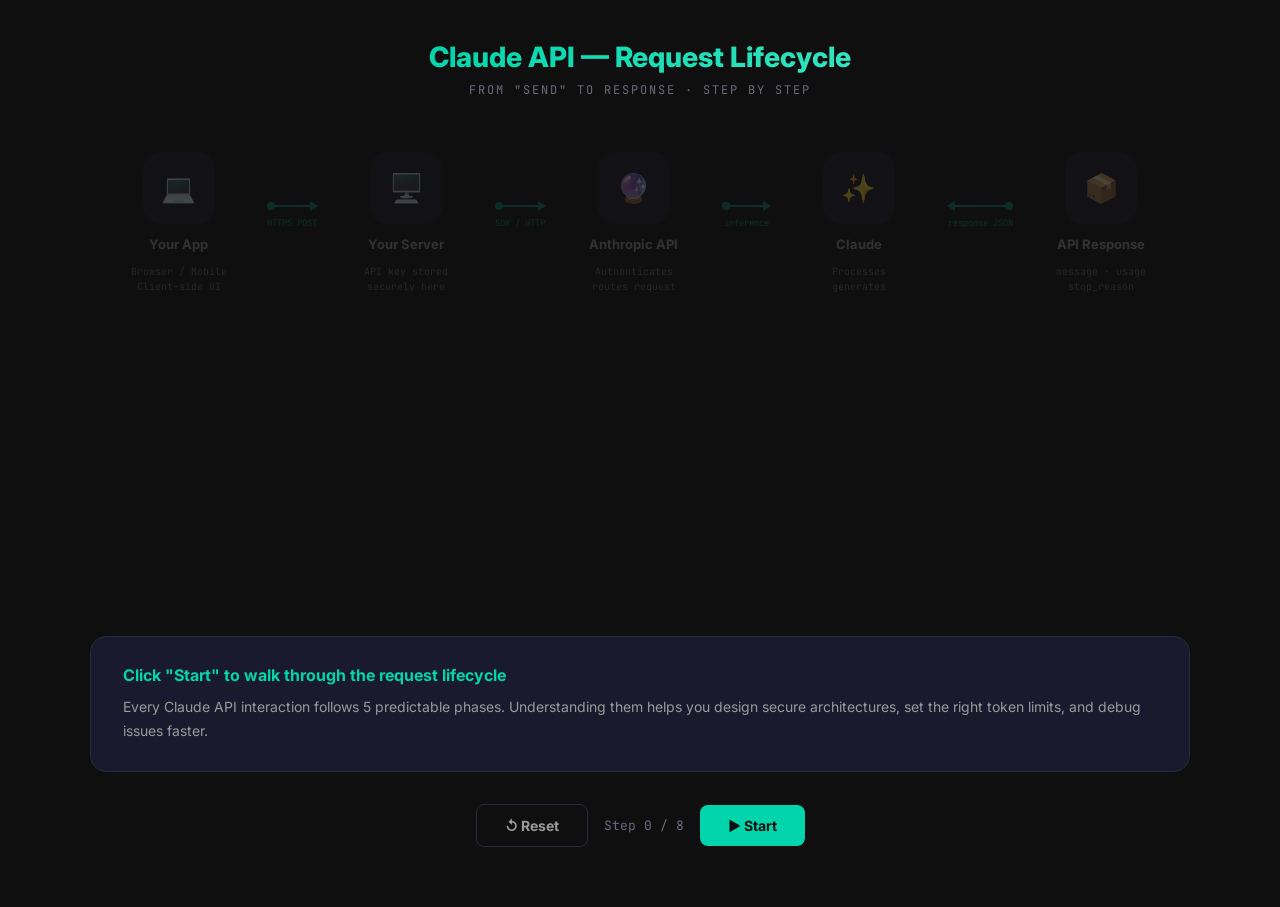
==== claude-api-lifecycle.html @ 85d0cc44 "Add Claude API request lifecycle interactive demo 9-step animated walkthrough of the full Claude API" ====
<!DOCTYPE html>
<html lang="en">
<head>
<meta charset="UTF-8">
<meta name="viewport" content="width=device-width, initial-scale=1.0">
<title>Claude API Request Lifecycle</title>
<style>
  @import url('https://fonts.googleapis.com/css2?family=Inter:wght@400;600;700;800&family=JetBrains+Mono:wght@400;700&display=swap');

  * { margin: 0; padding: 0; box-sizing: border-box; }

  body {
    background: #0F0F0F;
    color: #E8E8E8;
    font-family: 'Inter', sans-serif;
    min-height: 100vh;
    display: flex;
    flex-direction: column;
    align-items: center;
    padding: 40px 24px 60px;
  }

  .title {
    font-size: 28px;
    font-weight: 800;
    text-align: center;
    margin-bottom: 8px;
    background: linear-gradient(135deg, #00D4AA, #33E5C0);
    -webkit-background-clip: text;
    -webkit-text-fill-color: transparent;
    background-clip: text;
  }

  .subtitle {
    font-family: 'JetBrains Mono', monospace;
    font-size: 12px;
    color: #6A6A7A;
    text-align: center;
    letter-spacing: 2px;
    text-transform: uppercase;
    margin-bottom: 48px;
  }

  /* ── Main flow ── */
  .flow {
    display: flex;
    align-items: center;
    gap: 0;
    width: 100%;
    max-width: 1100px;
    margin-bottom: 48px;
  }

  .node {
    flex: 1;
    display: flex;
    flex-direction: column;
    align-items: center;
    gap: 12px;
    opacity: 0.25;
    transition: opacity 0.5s ease, transform 0.5s ease;
    transform: translateY(6px);
  }

  .node.active {
    opacity: 1;
    transform: translateY(0);
  }

  .node-icon {
    width: 72px;
    height: 72px;
    border-radius: 18px;
    display: flex;
    align-items: center;
    justify-content: center;
    font-size: 28px;
    border: 2px solid transparent;
    transition: all 0.5s ease;
    background: #1A1A2E;
  }

  .node.active .node-icon {
    border-color: #00D4AA;
    box-shadow: 0 0 24px rgba(0,212,170,0.3);
    background: #1A1A2E;
  }

  .node-label {
    font-size: 13px;
    font-weight: 700;
    text-align: center;
    color: #9A9A9A;
    transition: color 0.5s ease;
  }

  .node.active .node-label { color: #E8E8E8; }

  .node-sub {
    font-family: 'JetBrains Mono', monospace;
    font-size: 10px;
    color: #6A6A7A;
    text-align: center;
    line-height: 1.5;
    transition: color 0.5s ease;
  }

  .node.active .node-sub { color: #00D4AA; }

  /* ── Arrow ── */
  .arrow {
    flex: 0 0 48px;
    display: flex;
    flex-direction: column;
    align-items: center;
    gap: 4px;
    opacity: 0.15;
    transition: opacity 0.5s ease;
    position: relative;
  }

  .arrow.active { opacity: 1; }

  .arrow-line {
    width: 100%;
    height: 2px;
    background: linear-gradient(90deg, #00D4AA, #33E5C0);
    position: relative;
    overflow: visible;
  }

  .arrow-line::after {
    content: '';
    position: absolute;
    right: -1px;
    top: 50%;
    transform: translateY(-50%);
    width: 0;
    height: 0;
    border-left: 8px solid #00D4AA;
    border-top: 5px solid transparent;
    border-bottom: 5px solid transparent;
  }

  .arrow-dot {
    width: 8px;
    height: 8px;
    border-radius: 50%;
    background: #00D4AA;
    position: absolute;
    top: 50%;
    transform: translateY(-50%);
    left: 0;
    animation: none;
  }

  .arrow.active .arrow-dot {
    animation: travel 1s ease-in-out infinite;
  }

  @keyframes travel {
    0%   { left: 0; opacity: 1; }
    90%  { left: calc(100% - 8px); opacity: 1; }
    100% { left: calc(100% - 8px); opacity: 0; }
  }

  .arrow-label {
    font-family: 'JetBrains Mono', monospace;
    font-size: 9px;
    color: #00D4AA;
    white-space: nowrap;
    margin-top: 6px;
  }

  /* ── Claude internals panel ── */
  .internals {
    width: 100%;
    max-width: 1100px;
    background: #1A1A2E;
    border: 1px solid #2A2A3E;
    border-radius: 20px;
    padding: 32px;
    margin-bottom: 40px;
    opacity: 0;
    transform: translateY(16px);
    transition: opacity 0.6s ease, transform 0.6s ease;
  }

  .internals.visible {
    opacity: 1;
    transform: translateY(0);
  }

  .internals-title {
    font-family: 'JetBrains Mono', monospace;
    font-size: 11px;
    font-weight: 700;
    letter-spacing: 2px;
    text-transform: uppercase;
    color: #00D4AA;
    margin-bottom: 24px;
    text-align: center;
  }

  .steps-row {
    display: flex;
    align-items: stretch;
    gap: 0;
  }

  .step {
    flex: 1;
    padding: 20px 16px;
    border-radius: 12px;
    background: #0F0F0F;
    border: 1px solid #2A2A3E;
    text-align: center;
    opacity: 0.3;
    transition: all 0.4s ease;
    position: relative;
  }

  .step.lit {
    opacity: 1;
    border-color: #00D4AA;
    box-shadow: 0 0 16px rgba(0,212,170,0.15);
  }

  .step-num {
    font-family: 'JetBrains Mono', monospace;
    font-size: 11px;
    color: #6A6A7A;
    margin-bottom: 8px;
  }

  .step.lit .step-num { color: #00D4AA; }

  .step-icon { font-size: 24px; margin-bottom: 8px; }

  .step-name {
    font-size: 13px;
    font-weight: 700;
    margin-bottom: 6px;
    color: #E8E8E8;
  }

  .step-desc {
    font-size: 11px;
    color: #6A6A7A;
    line-height: 1.5;
  }

  .step.lit .step-desc { color: #9A9A9A; }

  .step-arrow {
    flex: 0 0 24px;
    display: flex;
    align-items: center;
    justify-content: center;
    color: #2A2A3E;
    font-size: 16px;
    font-weight: 700;
  }

  /* ── Info panel ── */
  .info-panel {
    width: 100%;
    max-width: 1100px;
    min-height: 100px;
    background: #1A1A2E;
    border: 1px solid #2A2A3E;
    border-radius: 16px;
    padding: 28px 32px;
    margin-bottom: 32px;
    transition: all 0.4s ease;
  }

  .info-title {
    font-size: 16px;
    font-weight: 700;
    color: #00D4AA;
    margin-bottom: 10px;
  }

  .info-text {
    font-size: 14px;
    color: #9A9A9A;
    line-height: 1.7;
  }

  .info-text strong { color: #E8E8E8; }

  .info-code {
    font-family: 'JetBrains Mono', monospace;
    font-size: 12px;
    background: #0F0F0F;
    border: 1px solid #2A2A3E;
    border-radius: 8px;
    padding: 12px 16px;
    margin-top: 12px;
    color: #00D4AA;
    line-height: 1.6;
  }

  /* ── Controls ── */
  .controls {
    display: flex;
    gap: 16px;
    align-items: center;
  }

  .btn {
    padding: 12px 28px;
    border-radius: 8px;
    font-size: 14px;
    font-weight: 700;
    cursor: pointer;
    border: none;
    transition: all 0.2s ease;
    font-family: 'Inter', sans-serif;
  }

  .btn-primary {
    background: #00D4AA;
    color: #0F0F0F;
  }

  .btn-primary:hover { background: #33E5C0; transform: translateY(-1px); }

  .btn-secondary {
    background: transparent;
    color: #9A9A9A;
    border: 1px solid #2A2A3E;
  }

  .btn-secondary:hover { border-color: #00D4AA; color: #00D4AA; }

  .step-counter {
    font-family: 'JetBrains Mono', monospace;
    font-size: 13px;
    color: #6A6A7A;
  }

  /* ── Security badge ── */
  .security-note {
    display: inline-flex;
    align-items: center;
    gap: 8px;
    background: rgba(240,165,0,0.1);
    border: 1px solid rgba(240,165,0,0.3);
    border-radius: 8px;
    padding: 8px 14px;
    font-size: 12px;
    font-weight: 600;
    color: #F0A500;
    margin-top: 12px;
  }

  .tag-pill {
    display: inline-block;
    background: rgba(0,212,170,0.1);
    color: #00D4AA;
    font-family: 'JetBrains Mono', monospace;
    font-size: 10px;
    padding: 3px 8px;
    border-radius: 4px;
    margin: 2px;
  }
</style>
</head>
<body>

<div class="title">Claude API — Request Lifecycle</div>
<div class="subtitle">From "Send" to Response · Step by Step</div>

<!-- Main flow diagram -->
<div class="flow">

  <div class="node" id="n0">
    <div class="node-icon">💻</div>
    <div class="node-label">Your App</div>
    <div class="node-sub">Browser / Mobile<br>Client-side UI</div>
  </div>

  <div class="arrow" id="a0">
    <div class="arrow-line"><div class="arrow-dot"></div></div>
    <div class="arrow-label">HTTPS POST</div>
  </div>

  <div class="node" id="n1">
    <div class="node-icon">🖥️</div>
    <div class="node-label">Your Server</div>
    <div class="node-sub">API key stored<br>securely here</div>
  </div>

  <div class="arrow" id="a1">
    <div class="arrow-line"><div class="arrow-dot"></div></div>
    <div class="arrow-label">SDK / HTTP</div>
  </div>

  <div class="node" id="n2">
    <div class="node-icon">🔮</div>
    <div class="node-label">Anthropic API</div>
    <div class="node-sub">Authenticates<br>routes request</div>
  </div>

  <div class="arrow" id="a2">
    <div class="arrow-line"><div class="arrow-dot"></div></div>
    <div class="arrow-label">inference</div>
  </div>

  <div class="node" id="n3">
    <div class="node-icon">✨</div>
    <div class="node-label">Claude</div>
    <div class="node-sub">Processes<br>generates</div>
  </div>

  <div class="arrow" id="a3">
    <div class="arrow-line" style="transform:scaleX(-1)"><div class="arrow-dot"></div></div>
    <div class="arrow-label">response JSON</div>
  </div>

  <div class="node" id="n4">
    <div class="node-icon">📦</div>
    <div class="node-label">API Response</div>
    <div class="node-sub">message · usage<br>stop_reason</div>
  </div>

</div>

<!-- Claude internals -->
<div class="internals" id="internals">
  <div class="internals-title">⚡ Inside Claude's Processing</div>
  <div class="steps-row">

    <div class="step" id="s0">
      <div class="step-num">01</div>
      <div class="step-icon">✂️</div>
      <div class="step-name">Tokenize</div>
      <div class="step-desc">Breaks text into tokens — words, parts of words, symbols</div>
    </div>

    <div class="step-arrow">→</div>

    <div class="step" id="s1">
      <div class="step-num">02</div>
      <div class="step-icon">🔢</div>
      <div class="step-name">Embed</div>
      <div class="step-desc">Each token → a list of numbers capturing all possible meanings</div>
    </div>

    <div class="step-arrow">→</div>

    <div class="step" id="s2">
      <div class="step-num">03</div>
      <div class="step-icon">🎯</div>
      <div class="step-name">Contextualize</div>
      <div class="step-desc">Surrounding words refine meaning — "quantum" in physics vs computing</div>
    </div>

    <div class="step-arrow">→</div>

    <div class="step" id="s3">
      <div class="step-num">04</div>
      <div class="step-icon">🎲</div>
      <div class="step-name">Generate</div>
      <div class="step-desc">Calculates probability for each next word. Picks one. Repeats.</div>
    </div>

  </div>
</div>

<!-- Info panel -->
<div class="info-panel" id="info">
  <div class="info-title" id="info-title">Click "Start" to walk through the request lifecycle</div>
  <div class="info-text" id="info-text">Every Claude API interaction follows 5 predictable phases. Understanding them helps you design secure architectures, set the right token limits, and debug issues faster.</div>
</div>

<!-- Controls -->
<div class="controls">
  <button class="btn btn-secondary" id="btn-reset" onclick="reset()">↺ Reset</button>
  <span class="step-counter" id="counter">Step 0 / 8</span>
  <button class="btn btn-primary" id="btn-next" onclick="next()">▶ Start</button>
</div>

<script>
const steps = [
  {
    nodes: [0],
    arrows: [],
    internals: false,
    title: "Step 1 — The User Clicks Send",
    text: `Your app lives in the browser. The user types a message and hits send.<br><br>
    <strong>Critical rule:</strong> Never put your Anthropic API key here. Client-side code is public — anyone can inspect it.<br><br>
    <div class="security-note">⚠️ API key in client code = anyone can steal it and bill your account</div>`
  },
  {
    nodes: [0, 1],
    arrows: [0],
    internals: false,
    title: "Step 2 — Request Goes to Your Server",
    text: `Your app sends the user's message to <strong>your own server</strong> over HTTPS.<br><br>
    Your server is the secure intermediary. It holds the API key safely as an environment variable — never exposed to the browser.<br><br>
    <div class="info-code">// Your server (Node/Python/Go — not the browser)
ANTHROPIC_API_KEY = os.environ["ANTHROPIC_API_KEY"]</div>`
  },
  {
    nodes: [0, 1, 2],
    arrows: [0, 1],
    internals: false,
    title: "Step 3 — Your Server Calls the Anthropic API",
    text: `Your server constructs the API request and sends it to Anthropic. You can use an official SDK or plain HTTP.<br><br>
    <strong>Every request requires:</strong><br>
    <span class="tag-pill">API Key</span>
    <span class="tag-pill">model</span>
    <span class="tag-pill">messages</span>
    <span class="tag-pill">max_tokens</span><br><br>
    <div class="info-code">client.messages.create(
  model="claude-sonnet-4-6",
  max_tokens=1024,
  messages=[{"role": "user", "content": user_input}]
)</div>`
  },
  {
    nodes: [0, 1, 2, 3],
    arrows: [0, 1, 2],
    internals: true,
    internal_steps: [],
    title: "Step 4 — Claude Starts Processing",
    text: `Anthropic authenticates your key and routes the request to Claude. Now the model begins its 4-stage internal process.<br><br>
    Watch the processing steps light up below ↓`
  },
  {
    nodes: [0, 1, 2, 3],
    arrows: [0, 1, 2],
    internals: true,
    internal_steps: [0],
    title: "Inside Claude — Tokenization",
    text: `Claude first breaks your input into <strong>tokens</strong>.<br><br>
    Tokens can be whole words, parts of words, spaces, or punctuation. For a rough estimate: <strong>1 token ≈ ¾ of a word</strong>.<br><br>
    <div class="info-code">"Hello, world!" → ["Hello", ",", " world", "!"]
"tokenization" → ["token", "ization"]</div>`
  },
  {
    nodes: [0, 1, 2, 3],
    arrows: [0, 1, 2],
    internals: true,
    internal_steps: [0, 1],
    title: "Inside Claude — Embedding",
    text: `Each token is converted into an <strong>embedding</strong> — a list of thousands of numbers that captures every possible meaning of that word.<br><br>
    Think of it as a numerical dictionary entry. The word "bank" gets a vector that contains both "river bank" and "financial bank" meanings.<br><br>
    <div class="info-code">token "bank" → [0.23, -0.81, 0.44, 0.12, ... ] // 3072 numbers</div>`
  },
  {
    nodes: [0, 1, 2, 3],
    arrows: [0, 1, 2],
    internals: true,
    internal_steps: [0, 1, 2],
    title: "Inside Claude — Contextualization",
    text: `Surrounding words <strong>reshape each embedding</strong> to highlight the right meaning.<br><br>
    "quantum <strong>physics</strong>" → embedding shifts toward science meaning<br>
    "quantum <strong>computing</strong>" → embedding shifts toward CS meaning<br><br>
    This is the attention mechanism — every word attends to every other word to understand context.`
  },
  {
    nodes: [0, 1, 2, 3],
    arrows: [0, 1, 2],
    internals: true,
    internal_steps: [0, 1, 2, 3],
    title: "Inside Claude — Generation",
    text: `The contextualized embeddings pass through an output layer that calculates a <strong>probability for every possible next word</strong>.<br><br>
    Claude doesn't always pick the highest probability word — it uses controlled randomness (temperature) to produce natural, varied responses.<br><br>
    After selecting a word, it adds it to the sequence and repeats the entire 4-step process for the next word — until:<br>
    <span class="tag-pill">max_tokens reached</span>
    <span class="tag-pill">end-of-sequence token</span>
    <span class="tag-pill">stop sequence matched</span>`
  },
  {
    nodes: [0, 1, 2, 3, 4],
    arrows: [0, 1, 2, 3],
    internals: true,
    internal_steps: [0, 1, 2, 3],
    title: "Step 5 — Response Returns to Your App",
    text: `The API returns a structured JSON response. Your server forwards the generated text to your client.<br><br>
    <div class="info-code">{
  "content": [{"type": "text", "text": "Claude's reply..."}],
  "stop_reason": "end_turn",  // or "max_tokens"
  "usage": {
    "input_tokens": 24,
    "output_tokens": 183
  }
}</div><br>
    Your app reads <strong>stop_reason</strong> to understand why Claude stopped — and <strong>usage</strong> to track costs.`
  }
];

let current = -1;

function reset() {
  current = -1;
  document.querySelectorAll('.node').forEach(n => n.classList.remove('active'));
  document.querySelectorAll('.arrow').forEach(a => a.classList.remove('active'));
  document.querySelectorAll('.step').forEach(s => s.classList.remove('lit'));
  document.getElementById('internals').classList.remove('visible');
  document.getElementById('info-title').textContent = 'Click "Start" to walk through the request lifecycle';
  document.getElementById('info-text').innerHTML = 'Every Claude API interaction follows 5 predictable phases. Understanding them helps you design secure architectures, set the right token limits, and debug issues faster.';
  document.getElementById('counter').textContent = 'Step 0 / ' + steps.length;
  document.getElementById('btn-next').textContent = '▶ Start';
}

function next() {
  current++;
  if (current >= steps.length) { reset(); return; }

  const s = steps[current];

  // Nodes
  document.querySelectorAll('.node').forEach((n, i) => {
    n.classList.toggle('active', s.nodes.includes(i));
  });

  // Arrows
  document.querySelectorAll('.arrow').forEach((a, i) => {
    a.classList.toggle('active', s.arrows.includes(i));
  });

  // Internals panel
  const internals = document.getElementById('internals');
  if (s.internals) {
    internals.classList.add('visible');
    document.querySelectorAll('.step').forEach((el, i) => {
      el.classList.toggle('lit', s.internal_steps && s.internal_steps.includes(i));
    });
  } else {
    internals.classList.remove('visible');
  }

  // Info panel
  document.getElementById('info-title').textContent = s.title;
  document.getElementById('info-text').innerHTML = s.text;

  // Counter + button
  document.getElementById('counter').textContent = `Step ${current + 1} / ${steps.length}`;
  document.getElementById('btn-next').textContent = current === steps.length - 1 ? '↺ Restart' : 'Next →';
}
</script>
</body>
</html>
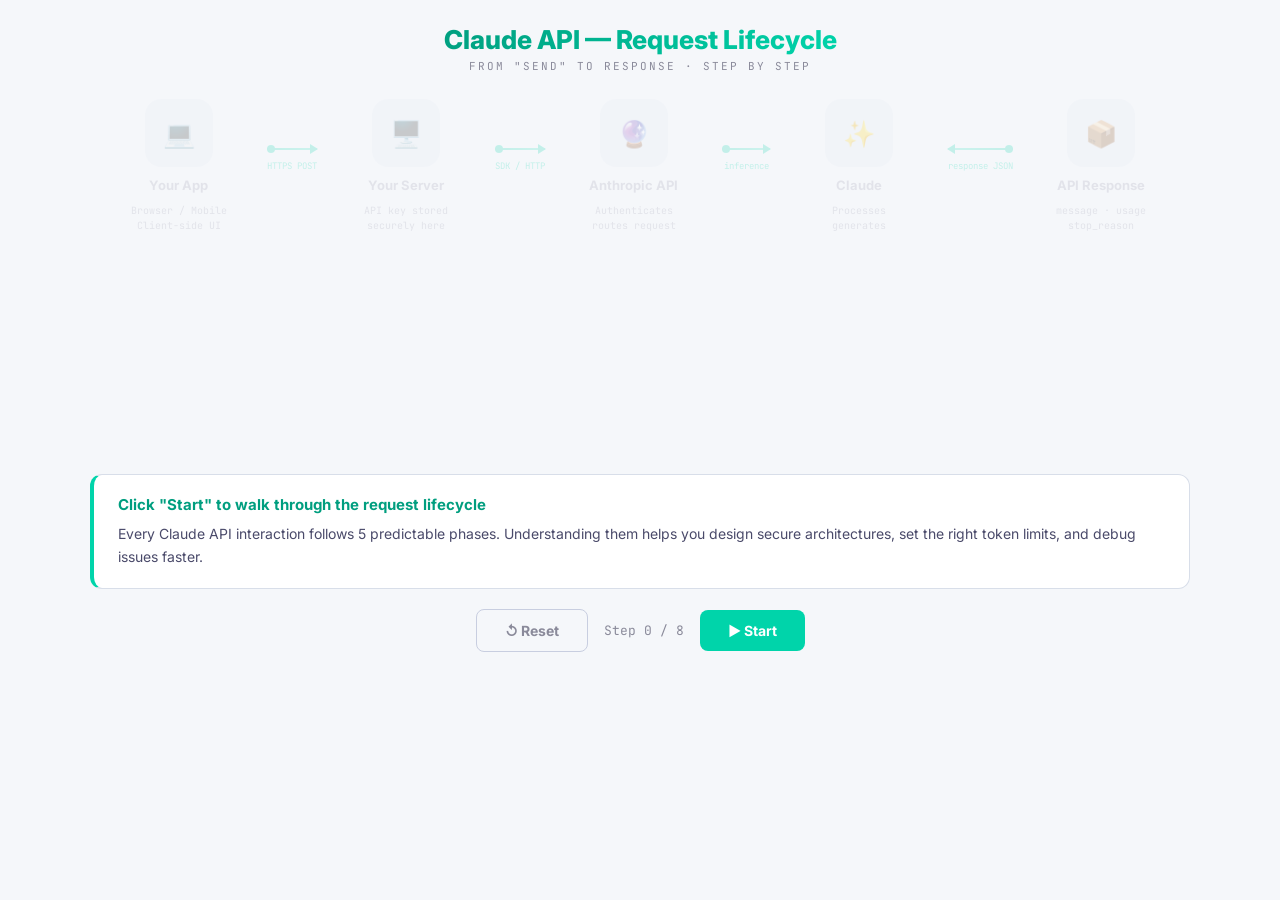
==== commit 096d25ba: "Polish lifecycle demo: light theme, tighter spacing, punchy intro Switch to F5F7FA light background," ====
--- a/claude-api-lifecycle.html
+++ b/claude-api-lifecycle.html
@@ -10,22 +10,22 @@
   * { margin: 0; padding: 0; box-sizing: border-box; }
 
   body {
-    background: #0F0F0F;
-    color: #E8E8E8;
+    background: #F5F7FA;
+    color: #1A1A2E;
     font-family: 'Inter', sans-serif;
     min-height: 100vh;
     display: flex;
     flex-direction: column;
     align-items: center;
-    padding: 40px 24px 60px;
+    padding: 24px 24px 40px;
   }
 
   .title {
-    font-size: 28px;
+    font-size: 26px;
     font-weight: 800;
     text-align: center;
-    margin-bottom: 8px;
-    background: linear-gradient(135deg, #00D4AA, #33E5C0);
+    margin-bottom: 4px;
+    background: linear-gradient(135deg, #009E7F, #00D4AA);
     -webkit-background-clip: text;
     -webkit-text-fill-color: transparent;
     background-clip: text;
@@ -33,12 +33,12 @@
 
   .subtitle {
     font-family: 'JetBrains Mono', monospace;
-    font-size: 12px;
-    color: #6A6A7A;
+    font-size: 11px;
+    color: #8A8A9A;
     text-align: center;
     letter-spacing: 2px;
     text-transform: uppercase;
-    margin-bottom: 48px;
+    margin-bottom: 20px;
   }
 
   /* ── Main flow ── */
@@ -48,7 +48,7 @@
     gap: 0;
     width: 100%;
     max-width: 1100px;
-    margin-bottom: 48px;
+    margin-bottom: 20px;
   }
 
   .node {
@@ -56,7 +56,7 @@
     display: flex;
     flex-direction: column;
     align-items: center;
-    gap: 12px;
+    gap: 10px;
     opacity: 0.25;
     transition: opacity 0.5s ease, transform 0.5s ease;
     transform: translateY(6px);
@@ -68,44 +68,44 @@
   }
 
   .node-icon {
-    width: 72px;
-    height: 72px;
-    border-radius: 18px;
+    width: 68px;
+    height: 68px;
+    border-radius: 16px;
     display: flex;
     align-items: center;
     justify-content: center;
-    font-size: 28px;
+    font-size: 26px;
     border: 2px solid transparent;
     transition: all 0.5s ease;
-    background: #1A1A2E;
+    background: #E8ECF4;
   }
 
   .node.active .node-icon {
     border-color: #00D4AA;
-    box-shadow: 0 0 24px rgba(0,212,170,0.3);
-    background: #1A1A2E;
+    box-shadow: 0 0 20px rgba(0,212,170,0.25);
+    background: #fff;
   }
 
   .node-label {
     font-size: 13px;
     font-weight: 700;
     text-align: center;
-    color: #9A9A9A;
+    color: #ABABBB;
     transition: color 0.5s ease;
   }
 
-  .node.active .node-label { color: #E8E8E8; }
+  .node.active .node-label { color: #1A1A2E; }
 
   .node-sub {
     font-family: 'JetBrains Mono', monospace;
     font-size: 10px;
-    color: #6A6A7A;
+    color: #ABABBB;
     text-align: center;
     line-height: 1.5;
     transition: color 0.5s ease;
   }
 
-  .node.active .node-sub { color: #00D4AA; }
+  .node.active .node-sub { color: #009E7F; }
 
   /* ── Arrow ── */
   .arrow {
@@ -114,7 +114,7 @@
     flex-direction: column;
     align-items: center;
     gap: 4px;
-    opacity: 0.15;
+    opacity: 0.2;
     transition: opacity 0.5s ease;
     position: relative;
   }
@@ -176,13 +176,13 @@
   .internals {
     width: 100%;
     max-width: 1100px;
-    background: #1A1A2E;
-    border: 1px solid #2A2A3E;
-    border-radius: 20px;
-    padding: 32px;
-    margin-bottom: 40px;
+    background: #fff;
+    border: 1px solid #D8DEE9;
+    border-radius: 16px;
+    padding: 20px 24px;
+    margin-bottom: 16px;
     opacity: 0;
-    transform: translateY(16px);
+    transform: translateY(12px);
     transition: opacity 0.6s ease, transform 0.6s ease;
   }
 
@@ -197,8 +197,8 @@
     font-weight: 700;
     letter-spacing: 2px;
     text-transform: uppercase;
-    color: #00D4AA;
-    margin-bottom: 24px;
+    color: #009E7F;
+    margin-bottom: 16px;
     text-align: center;
   }
 
@@ -210,12 +210,12 @@
 
   .step {
     flex: 1;
-    padding: 20px 16px;
-    border-radius: 12px;
-    background: #0F0F0F;
-    border: 1px solid #2A2A3E;
+    padding: 16px 12px;
+    border-radius: 10px;
+    background: #F5F7FA;
+    border: 1px solid #D8DEE9;
     text-align: center;
-    opacity: 0.3;
+    opacity: 0.35;
     transition: all 0.4s ease;
     position: relative;
   }
@@ -223,41 +223,42 @@
   .step.lit {
     opacity: 1;
     border-color: #00D4AA;
-    box-shadow: 0 0 16px rgba(0,212,170,0.15);
+    background: #fff;
+    box-shadow: 0 0 14px rgba(0,212,170,0.12);
   }
 
   .step-num {
     font-family: 'JetBrains Mono', monospace;
     font-size: 11px;
-    color: #6A6A7A;
-    margin-bottom: 8px;
-  }
-
-  .step.lit .step-num { color: #00D4AA; }
-
-  .step-icon { font-size: 24px; margin-bottom: 8px; }
+    color: #ABABBB;
+    margin-bottom: 6px;
+  }
+
+  .step.lit .step-num { color: #009E7F; }
+
+  .step-icon { font-size: 22px; margin-bottom: 6px; }
 
   .step-name {
     font-size: 13px;
     font-weight: 700;
-    margin-bottom: 6px;
-    color: #E8E8E8;
+    margin-bottom: 4px;
+    color: #1A1A2E;
   }
 
   .step-desc {
     font-size: 11px;
-    color: #6A6A7A;
+    color: #8A8A9A;
     line-height: 1.5;
   }
 
-  .step.lit .step-desc { color: #9A9A9A; }
+  .step.lit .step-desc { color: #4A4A6A; }
 
   .step-arrow {
     flex: 0 0 24px;
     display: flex;
     align-items: center;
     justify-content: center;
-    color: #2A2A3E;
+    color: #C8CEE0;
     font-size: 16px;
     font-weight: 700;
   }
@@ -266,39 +267,40 @@
   .info-panel {
     width: 100%;
     max-width: 1100px;
-    min-height: 100px;
-    background: #1A1A2E;
-    border: 1px solid #2A2A3E;
-    border-radius: 16px;
-    padding: 28px 32px;
-    margin-bottom: 32px;
+    min-height: 80px;
+    background: #fff;
+    border: 1px solid #D8DEE9;
+    border-left: 4px solid #00D4AA;
+    border-radius: 12px;
+    padding: 20px 24px;
+    margin-bottom: 20px;
     transition: all 0.4s ease;
   }
 
   .info-title {
-    font-size: 16px;
+    font-size: 15px;
     font-weight: 700;
-    color: #00D4AA;
-    margin-bottom: 10px;
+    color: #009E7F;
+    margin-bottom: 8px;
   }
 
   .info-text {
     font-size: 14px;
-    color: #9A9A9A;
-    line-height: 1.7;
-  }
-
-  .info-text strong { color: #E8E8E8; }
+    color: #4A4A6A;
+    line-height: 1.65;
+  }
+
+  .info-text strong { color: #1A1A2E; }
 
   .info-code {
     font-family: 'JetBrains Mono', monospace;
     font-size: 12px;
-    background: #0F0F0F;
-    border: 1px solid #2A2A3E;
+    background: #F0F4F8;
+    border: 1px solid #D8DEE9;
     border-radius: 8px;
     padding: 12px 16px;
-    margin-top: 12px;
-    color: #00D4AA;
+    margin-top: 10px;
+    color: #009E7F;
     line-height: 1.6;
   }
 
@@ -322,23 +324,23 @@
 
   .btn-primary {
     background: #00D4AA;
-    color: #0F0F0F;
-  }
-
-  .btn-primary:hover { background: #33E5C0; transform: translateY(-1px); }
+    color: #fff;
+  }
+
+  .btn-primary:hover { background: #009E7F; transform: translateY(-1px); }
 
   .btn-secondary {
     background: transparent;
-    color: #9A9A9A;
-    border: 1px solid #2A2A3E;
-  }
-
-  .btn-secondary:hover { border-color: #00D4AA; color: #00D4AA; }
+    color: #8A8A9A;
+    border: 1px solid #C8CEE0;
+  }
+
+  .btn-secondary:hover { border-color: #00D4AA; color: #009E7F; }
 
   .step-counter {
     font-family: 'JetBrains Mono', monospace;
     font-size: 13px;
-    color: #6A6A7A;
+    color: #8A8A9A;
   }
 
   /* ── Security badge ── */
@@ -346,20 +348,20 @@
     display: inline-flex;
     align-items: center;
     gap: 8px;
-    background: rgba(240,165,0,0.1);
-    border: 1px solid rgba(240,165,0,0.3);
+    background: rgba(240,165,0,0.08);
+    border: 1px solid rgba(240,165,0,0.4);
     border-radius: 8px;
     padding: 8px 14px;
     font-size: 12px;
     font-weight: 600;
-    color: #F0A500;
+    color: #C07800;
     margin-top: 12px;
   }
 
   .tag-pill {
     display: inline-block;
-    background: rgba(0,212,170,0.1);
-    color: #00D4AA;
+    background: rgba(0,158,127,0.1);
+    color: #009E7F;
     font-family: 'JetBrains Mono', monospace;
     font-size: 10px;
     padding: 3px 8px;
@@ -602,8 +604,8 @@
   document.querySelectorAll('.arrow').forEach(a => a.classList.remove('active'));
   document.querySelectorAll('.step').forEach(s => s.classList.remove('lit'));
   document.getElementById('internals').classList.remove('visible');
-  document.getElementById('info-title').textContent = 'Click "Start" to walk through the request lifecycle';
-  document.getElementById('info-text').innerHTML = 'Every Claude API interaction follows 5 predictable phases. Understanding them helps you design secure architectures, set the right token limits, and debug issues faster.';
+  document.getElementById('info-title').textContent = '5 phases. Every Claude API call. Every time.';
+  document.getElementById('info-text').innerHTML = 'Miss one and your app leaks keys, drops tool calls, or burns tokens. <strong>Hit ▶ Start</strong> — takes 60 seconds.';
   document.getElementById('counter').textContent = 'Step 0 / ' + steps.length;
   document.getElementById('btn-next').textContent = '▶ Start';
 }
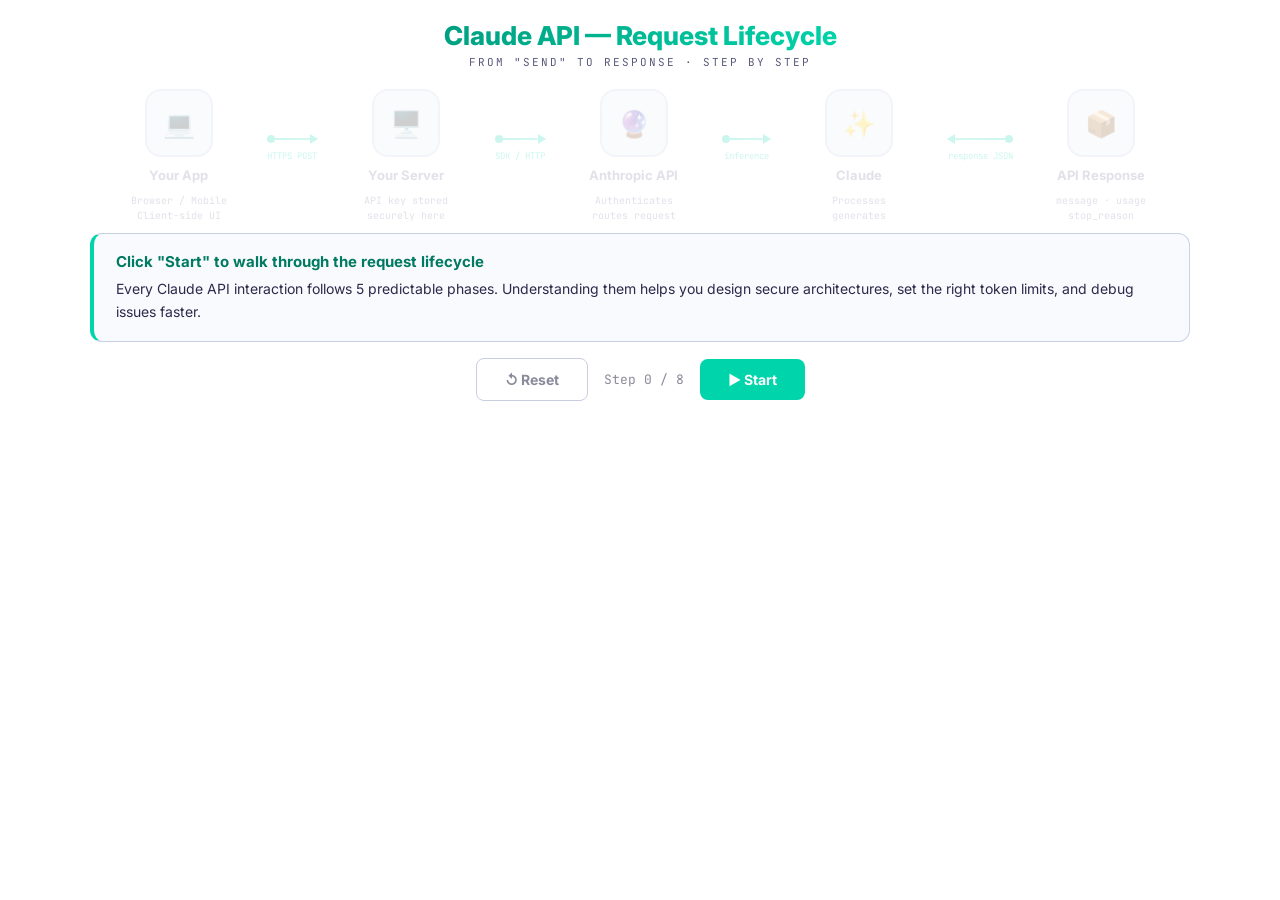
==== commit 5c409e34: "Fix lifecycle demo: white bg, dark text, collapse internals gap Body: pure white #FFFFFF, text #0A0A" ====
--- a/claude-api-lifecycle.html
+++ b/claude-api-lifecycle.html
@@ -10,14 +10,14 @@
   * { margin: 0; padding: 0; box-sizing: border-box; }
 
   body {
-    background: #F5F7FA;
-    color: #1A1A2E;
+    background: #FFFFFF;
+    color: #0A0A1A;
     font-family: 'Inter', sans-serif;
     min-height: 100vh;
     display: flex;
     flex-direction: column;
     align-items: center;
-    padding: 24px 24px 40px;
+    padding: 20px 24px 32px;
   }
 
   .title {
@@ -34,11 +34,11 @@
   .subtitle {
     font-family: 'JetBrains Mono', monospace;
     font-size: 11px;
-    color: #8A8A9A;
+    color: #5A5A7A;
     text-align: center;
     letter-spacing: 2px;
     text-transform: uppercase;
-    margin-bottom: 20px;
+    margin-bottom: 14px;
   }
 
   /* ── Main flow ── */
@@ -48,7 +48,7 @@
     gap: 0;
     width: 100%;
     max-width: 1100px;
-    margin-bottom: 20px;
+    margin-bottom: 14px;
   }
 
   .node {
@@ -75,14 +75,14 @@
     align-items: center;
     justify-content: center;
     font-size: 26px;
-    border: 2px solid transparent;
+    border: 2px solid #D0D6E8;
     transition: all 0.5s ease;
-    background: #E8ECF4;
+    background: #EDF0F7;
   }
 
   .node.active .node-icon {
     border-color: #00D4AA;
-    box-shadow: 0 0 20px rgba(0,212,170,0.25);
+    box-shadow: 0 0 20px rgba(0,212,170,0.22);
     background: #fff;
   }
 
@@ -90,22 +90,22 @@
     font-size: 13px;
     font-weight: 700;
     text-align: center;
-    color: #ABABBB;
+    color: #8A8AAA;
     transition: color 0.5s ease;
   }
 
-  .node.active .node-label { color: #1A1A2E; }
+  .node.active .node-label { color: #0A0A1A; }
 
   .node-sub {
     font-family: 'JetBrains Mono', monospace;
     font-size: 10px;
-    color: #ABABBB;
+    color: #8A8AAA;
     text-align: center;
     line-height: 1.5;
     transition: color 0.5s ease;
   }
 
-  .node.active .node-sub { color: #009E7F; }
+  .node.active .node-sub { color: #007A60; }
 
   /* ── Arrow ── */
   .arrow {
@@ -176,19 +176,23 @@
   .internals {
     width: 100%;
     max-width: 1100px;
-    background: #fff;
+    background: #FAFBFF;
     border: 1px solid #D8DEE9;
     border-radius: 16px;
-    padding: 20px 24px;
-    margin-bottom: 16px;
+    /* collapsed by default — takes zero space */
+    max-height: 0;
+    overflow: hidden;
+    padding: 0 24px;
+    margin-bottom: 0;
     opacity: 0;
-    transform: translateY(12px);
-    transition: opacity 0.6s ease, transform 0.6s ease;
+    transition: max-height 0.5s ease, opacity 0.5s ease, padding 0.4s ease, margin 0.4s ease;
   }
 
   .internals.visible {
+    max-height: 260px;
     opacity: 1;
-    transform: translateY(0);
+    padding: 18px 24px;
+    margin-bottom: 12px;
   }
 
   .internals-title {
@@ -268,39 +272,39 @@
     width: 100%;
     max-width: 1100px;
     min-height: 80px;
-    background: #fff;
-    border: 1px solid #D8DEE9;
+    background: #F8FAFE;
+    border: 1px solid #C8D0E4;
     border-left: 4px solid #00D4AA;
     border-radius: 12px;
-    padding: 20px 24px;
-    margin-bottom: 20px;
+    padding: 18px 22px;
+    margin-bottom: 16px;
     transition: all 0.4s ease;
   }
 
   .info-title {
     font-size: 15px;
     font-weight: 700;
-    color: #009E7F;
-    margin-bottom: 8px;
+    color: #007A60;
+    margin-bottom: 6px;
   }
 
   .info-text {
     font-size: 14px;
-    color: #4A4A6A;
+    color: #2A2A4A;
     line-height: 1.65;
   }
 
-  .info-text strong { color: #1A1A2E; }
+  .info-text strong { color: #0A0A1A; }
 
   .info-code {
     font-family: 'JetBrains Mono', monospace;
     font-size: 12px;
-    background: #F0F4F8;
-    border: 1px solid #D8DEE9;
+    background: #EDF0F7;
+    border: 1px solid #C8D0E4;
     border-radius: 8px;
     padding: 12px 16px;
     margin-top: 10px;
-    color: #009E7F;
+    color: #007A60;
     line-height: 1.6;
   }
 
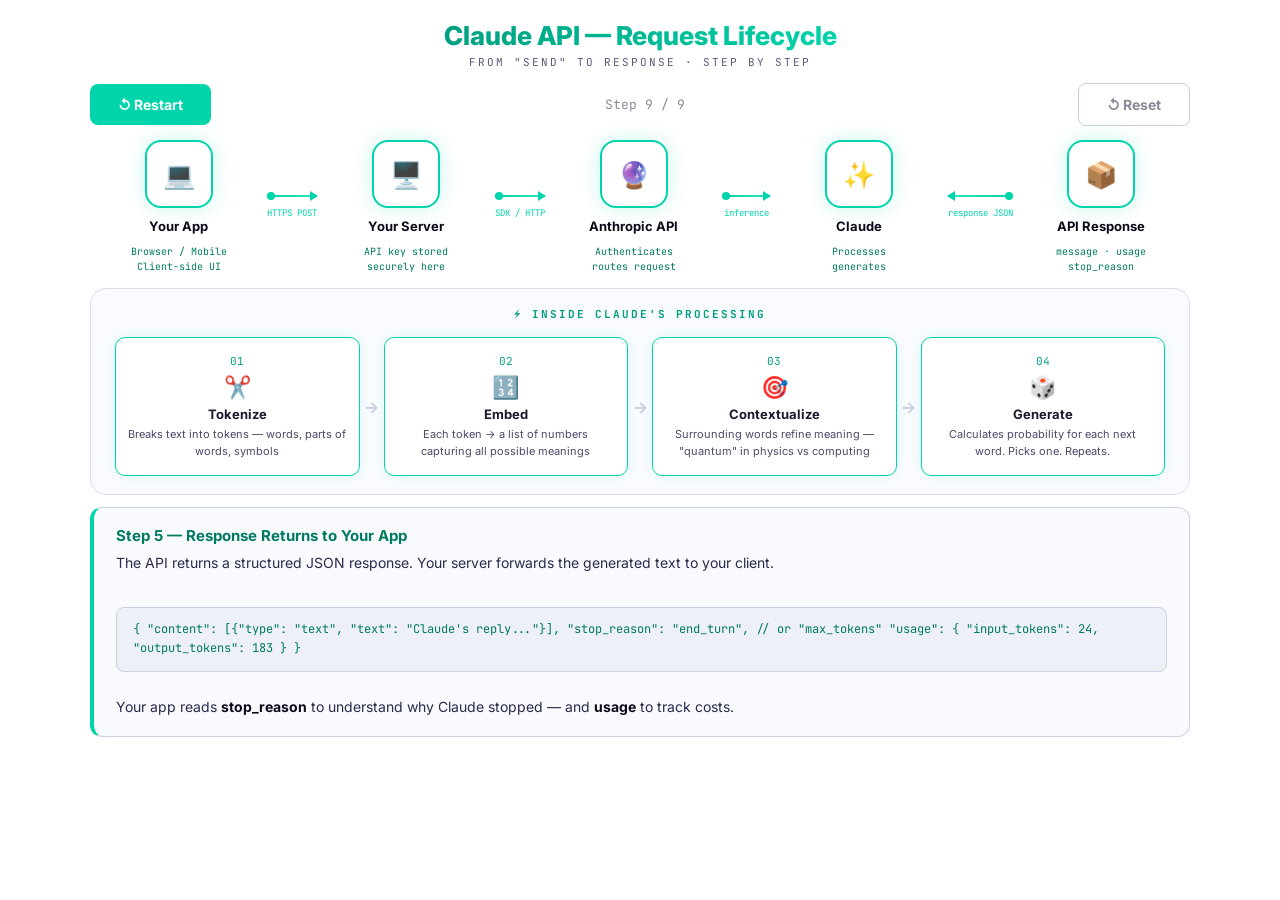
==== commit fb8491f1: "Lifecycle demo: load on final state, controls at top, Start left/Reset right Page loads showing comp" ====
--- a/claude-api-lifecycle.html
+++ b/claude-api-lifecycle.html
@@ -313,6 +313,10 @@
     display: flex;
     gap: 16px;
     align-items: center;
+    width: 100%;
+    max-width: 1100px;
+    justify-content: space-between;
+    margin-bottom: 14px;
   }
 
   .btn {
@@ -379,6 +383,13 @@
 <div class="title">Claude API — Request Lifecycle</div>
 <div class="subtitle">From "Send" to Response · Step by Step</div>
 
+<!-- Controls at top -->
+<div class="controls">
+  <button class="btn btn-primary" id="btn-next" onclick="next()">▶ Start</button>
+  <span class="step-counter" id="counter">Step 0 / 9</span>
+  <button class="btn btn-secondary" id="btn-reset" onclick="reset()">↺ Reset</button>
+</div>
+
 <!-- Main flow diagram -->
 <div class="flow">
 
@@ -478,15 +489,8 @@
 
 <!-- Info panel -->
 <div class="info-panel" id="info">
-  <div class="info-title" id="info-title">Click "Start" to walk through the request lifecycle</div>
-  <div class="info-text" id="info-text">Every Claude API interaction follows 5 predictable phases. Understanding them helps you design secure architectures, set the right token limits, and debug issues faster.</div>
-</div>
-
-<!-- Controls -->
-<div class="controls">
-  <button class="btn btn-secondary" id="btn-reset" onclick="reset()">↺ Reset</button>
-  <span class="step-counter" id="counter">Step 0 / 8</span>
-  <button class="btn btn-primary" id="btn-next" onclick="next()">▶ Start</button>
+  <div class="info-title" id="info-title"></div>
+  <div class="info-text" id="info-text"></div>
 </div>
 
 <script>
@@ -600,55 +604,37 @@
   }
 ];
 
-let current = -1;
-
-function reset() {
-  current = -1;
-  document.querySelectorAll('.node').forEach(n => n.classList.remove('active'));
-  document.querySelectorAll('.arrow').forEach(a => a.classList.remove('active'));
-  document.querySelectorAll('.step').forEach(s => s.classList.remove('lit'));
-  document.getElementById('internals').classList.remove('visible');
-  document.getElementById('info-title').textContent = '5 phases. Every Claude API call. Every time.';
-  document.getElementById('info-text').innerHTML = 'Miss one and your app leaks keys, drops tool calls, or burns tokens. <strong>Hit ▶ Start</strong> — takes 60 seconds.';
-  document.getElementById('counter').textContent = 'Step 0 / ' + steps.length;
-  document.getElementById('btn-next').textContent = '▶ Start';
-}
-
-function next() {
-  current++;
-  if (current >= steps.length) { reset(); return; }
-
-  const s = steps[current];
-
-  // Nodes
-  document.querySelectorAll('.node').forEach((n, i) => {
-    n.classList.toggle('active', s.nodes.includes(i));
-  });
-
-  // Arrows
-  document.querySelectorAll('.arrow').forEach((a, i) => {
-    a.classList.toggle('active', s.arrows.includes(i));
-  });
-
-  // Internals panel
+let current = steps.length - 1;
+
+function applyStep(idx) {
+  const s = steps[idx];
+  document.querySelectorAll('.node').forEach((n, i) => n.classList.toggle('active', s.nodes.includes(i)));
+  document.querySelectorAll('.arrow').forEach((a, i) => a.classList.toggle('active', s.arrows.includes(i)));
   const internals = document.getElementById('internals');
   if (s.internals) {
     internals.classList.add('visible');
-    document.querySelectorAll('.step').forEach((el, i) => {
-      el.classList.toggle('lit', s.internal_steps && s.internal_steps.includes(i));
-    });
+    document.querySelectorAll('.step').forEach((el, i) => el.classList.toggle('lit', s.internal_steps && s.internal_steps.includes(i)));
   } else {
     internals.classList.remove('visible');
   }
-
-  // Info panel
   document.getElementById('info-title').textContent = s.title;
   document.getElementById('info-text').innerHTML = s.text;
-
-  // Counter + button
-  document.getElementById('counter').textContent = `Step ${current + 1} / ${steps.length}`;
-  document.getElementById('btn-next').textContent = current === steps.length - 1 ? '↺ Restart' : 'Next →';
+  document.getElementById('counter').textContent = `Step ${idx + 1} / ${steps.length}`;
+  document.getElementById('btn-next').textContent = idx === steps.length - 1 ? '↺ Restart' : 'Next →';
 }
+
+function reset() {
+  current = 0;
+  applyStep(current);
+}
+
+function next() {
+  current = (current >= steps.length - 1) ? 0 : current + 1;
+  applyStep(current);
+}
+
+// Load showing full final state
+window.addEventListener('DOMContentLoaded', () => applyStep(current));
 </script>
 </body>
 </html>
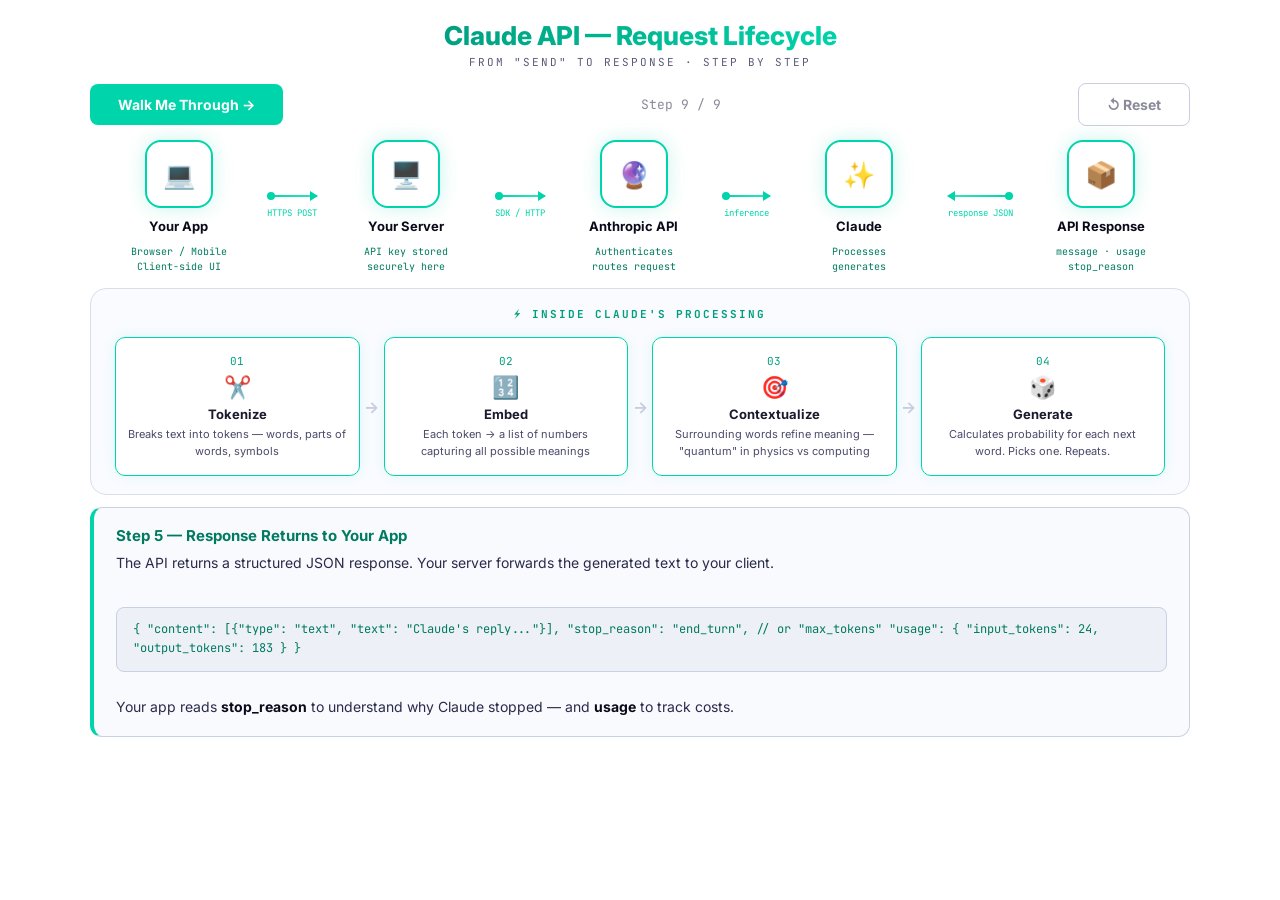
==== commit a4d39657: "Change restart button to 'Walk Me Through →' Co-Authored-By: Claude Sonnet 4.6 <noreply@anthropic.co" ====
--- a/claude-api-lifecycle.html
+++ b/claude-api-lifecycle.html
@@ -620,7 +620,7 @@
   document.getElementById('info-title').textContent = s.title;
   document.getElementById('info-text').innerHTML = s.text;
   document.getElementById('counter').textContent = `Step ${idx + 1} / ${steps.length}`;
-  document.getElementById('btn-next').textContent = idx === steps.length - 1 ? '↺ Restart' : 'Next →';
+  document.getElementById('btn-next').textContent = idx === steps.length - 1 ? 'Walk Me Through →' : 'Next →';
 }
 
 function reset() {
